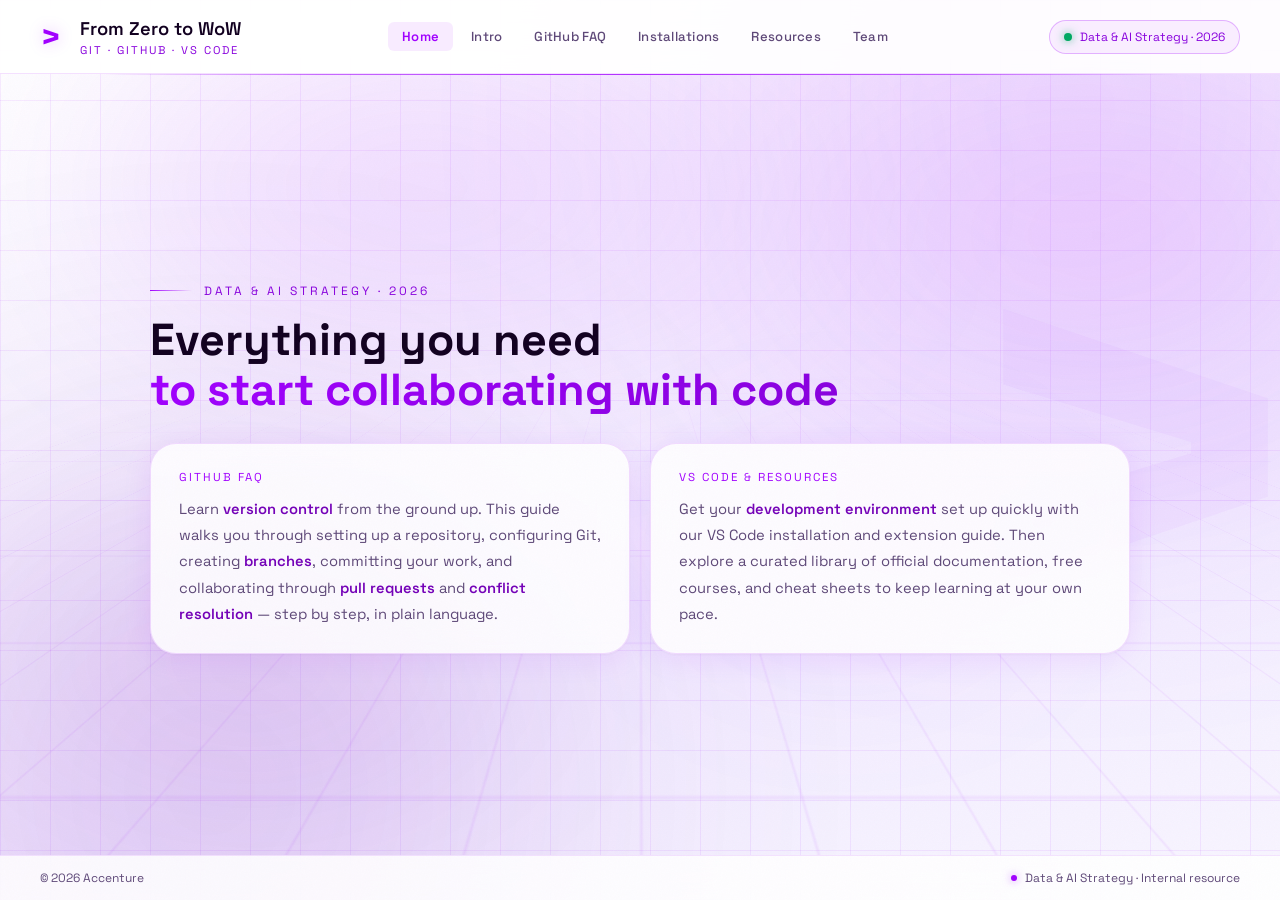
==== index.html @ eb8a0f0c "Resolve merge conflicts" ====
<!doctype html>
<html lang="en">
  <head>
    <meta charset="UTF-8" />
    <meta name="viewport" content="width=device-width, initial-scale=1.0" />
    <title>Collaborative Development</title>
    <link rel="icon" type="image/svg+xml" href="assets/favicon.svg" />
    <link
      href="https://fonts.googleapis.com/css2?family=Space+Grotesk:wght@300;400;500;600;700&display=swap"
      rel="stylesheet"
    />
    <link href="styles.css" rel="stylesheet" />
  </head>
  <body>
    <!-- FIXED BACKGROUND LAYERS -->
    <div class="bg-grid"></div>
    <div class="bg-glow bg-glow-1"></div>
    <div class="bg-glow bg-glow-2"></div>
    <div class="bg-symbol">></div>

    <!-- FX: SCANLINES (fixed full-page, CRT overlay) -->
    <div class="fx-scanlines" aria-hidden="true"></div>

    <!-- FX: FILM GRAIN (fixed full-page, SVG noise) -->
    <div class="fx-grain" aria-hidden="true"></div>

    <header id="header">
      <div class="header-left">
        <span class="logo-accent">></span>
        <div class="header-title">
          <h1>From Zero to WoW</h1>
          <div class="header-subtitle">
            Git &middot; GitHub &middot; VS Code
          </div>
        </div>
      </div>
      <nav class="header-nav" aria-label="Site navigation">
        <a href="index.html" class="active">Home</a>
        <a href="pages/intro/intro.html">Intro</a>
        <a href="pages/git-github/git-github.html">GitHub FAQ</a>
        <a href="pages/vscode/vscode.html">Installations</a>
        <a href="pages/docs/docs.html">Resources</a>
        <a href="pages/team/team.html">Team</a>
      </nav>
      <div class="header-badge">
        <span class="live-dot"></span>
        <span>Data & AI Strategy &middot; 2026</span>
      </div>
    </header>

    <main>
      <!-- FX: AURORA (morphing blobs, screen blend) -->
      <div class="fx-aurora" aria-hidden="true">
        <div class="fx-aurora-1"></div>
        <div class="fx-aurora-2"></div>
        <div class="fx-aurora-3"></div>
        <div class="fx-aurora-4"></div>
      </div>

      <!-- FX: PERSPECTIVE GRID (synthwave floor, bottom) -->
      <div class="fx-perspective-grid" aria-hidden="true"></div>

      <!-- CONTENT -->
      <div class="content-wrapper">
        <div class="kicker">Data &amp; AI Strategy &middot; 2026</div>
        <h2 class="hero-title">
          Everything you need<br />
          <span>to start collaborating with code</span>
        </h2>
        <div class="cards-grid">
          <div class="card">
            <span class="card-eyebrow">GitHub FAQ</span>
            <p>
              Learn
              <span
                class="hl"
                data-tip="Track every change, branch freely, and never lose your work again."
                >version control</span
              >
              from the ground up. This guide walks you through setting up a
              repository, configuring Git, creating
              <span
                class="hl"
                data-tip="Your own isolated copy of the codebase — experiment freely without affecting anyone else."
                >branches</span
              >, committing your work, and collaborating through
              <span
                class="hl"
                data-tip="The formal way to propose changes and get them reviewed before they land in the shared codebase."
                >pull requests</span
              >
              and
              <span
                class="hl"
                data-tip="When two people edit the same thing, Git flags the clash so you can decide which version to keep."
                >conflict resolution</span
              >
              &mdash; step by step, in plain language.
            </p>
          </div>
          <div class="card">
            <span class="card-eyebrow">VS Code &amp; Resources</span>
            <p>
              Get your
              <span
                class="hl"
                data-tip="A powerful, free code editor with built-in Git support and a huge extension library."
                >development environment</span
              >
              set up quickly with our VS Code installation and extension guide.
              Then explore a curated library of official documentation, free
              courses, and cheat sheets to keep learning at your own pace.
            </p>
          </div>
        </div>
      </div>
    </main>

    <footer>
      <p>&copy; 2026 Accenture</p>
      <p class="footer-pill">
        Data &amp; AI Strategy &middot; Internal resource
      </p>
    </footer>

    <script src="script.js"></script>
  </body>
</html>
---- styles.css ----
:root {
  --acc-purple: #a100ff;
  --acc-purple-dark: #7400b8;
  --acc-text: #120020;
  --acc-text-muted: #5e4878;
  --acc-lilac: #8800dd;
  --acc-lilac-soft: #6600b3;
  --glass: rgba(255, 255, 255, 0.9);
  --glass-hover: rgba(255, 255, 255, 1);
  --glass-border: rgba(161, 0, 255, 0.14);
  --success-green: #00a862;
}

*,
*::before,
*::after {
  box-sizing: border-box;
  margin: 0;
  padding: 0;
}
html,
body {
  height: 100%;
}
body {
  font-family:
    "Space Grotesk",
    -apple-system,
    system-ui,
    sans-serif;
  background: linear-gradient(160deg, #ffffff 0%, #f2ecff 65%, #f8f5ff 100%);
  color: var(--acc-text);
  min-height: 100dvh;
  overflow-x: hidden;
  display: flex;
  flex-direction: column;
}

/* FIXED BACKGROUND LAYERS */
.bg-grid {
  position: fixed;
  inset: 0;
  background-image:
    linear-gradient(rgba(161, 0, 255, 0.07) 1px, transparent 1px),
    linear-gradient(90deg, rgba(161, 0, 255, 0.07) 1px, transparent 1px);
  background-size: 50px 50px;
  pointer-events: none;
  z-index: 0;
}
.bg-glow {
  position: fixed;
  width: 580px;
  height: 580px;
  border-radius: 50%;
  filter: blur(170px);
  opacity: 0.18;
  pointer-events: none;
  z-index: 0;
}
.bg-glow-1 {
  top: -180px;
  right: -80px;
  background: var(--acc-purple);
}
.bg-glow-2 {
  bottom: -180px;
  left: -80px;
  background: var(--acc-purple-dark);
}
.bg-symbol {
  position: fixed;
  top: 50%;
  right: -4%;
  font-size: 70vh;
  font-weight: 800;
  color: var(--acc-purple);
  opacity: 0.032;
  transform: translateY(-50%);
  pointer-events: none;
  z-index: 0;
  user-select: none;
}

/* FX 1 — SCANLINES: hidden on light backgrounds */
.fx-scanlines {
  display: none;
}

/* FX 2 — FILM GRAIN: barely-there paper texture */
.fx-grain {
  position: fixed;
  inset: 0;
  z-index: 29;
  pointer-events: none;
  opacity: 0.024;
}
.fx-grain::after {
  content: "";
  position: absolute;
  width: 300%;
  height: 300%;
  top: -100%;
  left: -100%;
  background-image: url("data:image/svg+xml,%3Csvg xmlns='http://www.w3.org/2000/svg' width='200' height='200'%3E%3Cfilter id='n'%3E%3CfeTurbulence type='fractalNoise' baseFrequency='0.75' numOctaves='4' stitchTiles='stitch'/%3E%3C/filter%3E%3Crect width='200' height='200' filter='url(%23n)'/%3E%3C/svg%3E");
  animation: grain-shift 0.18s steps(1) infinite;
}
@keyframes grain-shift {
  0% {
    transform: translate(0, 0);
  }
  11% {
    transform: translate(-5%, -10%);
  }
  22% {
    transform: translate(-15%, 5%);
  }
  33% {
    transform: translate(7%, -25%);
  }
  44% {
    transform: translate(-5%, 25%);
  }
  55% {
    transform: translate(-15%, 10%);
  }
  66% {
    transform: translate(15%, 0%);
  }
  77% {
    transform: translate(0%, 15%);
  }
  88% {
    transform: translate(3%, 35%);
  }
  100% {
    transform: translate(0, 0);
  }
}

/* FX 3 — AURORA: multiply blend for light surfaces */
.fx-aurora {
  position: absolute;
  inset: 0;
  pointer-events: none;
  z-index: 0;
  overflow: hidden;
}
.fx-aurora > div {
  position: absolute;
  border-radius: 50%;
  mix-blend-mode: multiply;
  filter: blur(85px);
  will-change: transform, border-radius;
}
.fx-aurora-1 {
  width: 70%;
  height: 65%;
  top: -18%;
  left: 5%;
  background: radial-gradient(
    ellipse at 40% 50%,
    rgba(161, 0, 255, 0.14) 0%,
    transparent 70%
  );
  border-radius: 68% 32% 44% 56% / 40% 62% 38% 60%;
  animation: aurora-1 20s ease-in-out infinite;
}
.fx-aurora-2 {
  width: 55%;
  height: 50%;
  top: 0%;
  right: -8%;
  background: radial-gradient(
    ellipse at 60% 40%,
    rgba(190, 40, 255, 0.1) 0%,
    transparent 68%
  );
  border-radius: 30% 70% 60% 40% / 50% 30% 70% 50%;
  filter: blur(95px);
  animation: aurora-2 26s ease-in-out infinite;
}
.fx-aurora-3 {
  width: 55%;
  height: 48%;
  bottom: 5%;
  left: -8%;
  background: radial-gradient(
    ellipse at 50% 60%,
    rgba(116, 0, 184, 0.1) 0%,
    transparent 70%
  );
  border-radius: 55% 45% 30% 70% / 65% 35% 65% 35%;
  filter: blur(80px);
  animation: aurora-3 22s ease-in-out infinite;
}
.fx-aurora-4 {
  width: 38%;
  height: 35%;
  top: 45%;
  right: 15%;
  background: radial-gradient(
    ellipse at 50% 50%,
    rgba(161, 0, 255, 0.08) 0%,
    transparent 70%
  );
  border-radius: 40% 60% 50% 50% / 45% 55% 45% 55%;
  filter: blur(110px);
  animation: aurora-4 30s ease-in-out infinite;
}

@keyframes aurora-1 {
  0%,
  100% {
    transform: translate(0, 0) scale(1) rotate(0deg);
    border-radius: 68% 32% 44% 56% / 40% 62% 38% 60%;
  }
  25% {
    transform: translate(5%, 8%) scale(1.08) rotate(6deg);
    border-radius: 50% 50% 55% 45% / 55% 45% 55% 45%;
  }
  50% {
    transform: translate(-3%, 12%) scale(0.95) rotate(-4deg);
    border-radius: 40% 60% 35% 65% / 60% 40% 60% 40%;
  }
  75% {
    transform: translate(8%, 3%) scale(1.05) rotate(9deg);
    border-radius: 60% 40% 60% 40% / 45% 55% 45% 55%;
  }
}
@keyframes aurora-2 {
  0%,
  100% {
    transform: translate(0, 0) scale(1) rotate(0deg);
    border-radius: 30% 70% 60% 40% / 50% 30% 70% 50%;
  }
  33% {
    transform: translate(-8%, -6%) scale(1.12) rotate(-8deg);
    border-radius: 55% 45% 45% 55% / 40% 60% 40% 60%;
  }
  66% {
    transform: translate(-4%, 10%) scale(0.92) rotate(5deg);
    border-radius: 40% 60% 65% 35% / 60% 40% 50% 50%;
  }
}
@keyframes aurora-3 {
  0%,
  100% {
    transform: translate(0, 0) scale(1) rotate(0deg);
    border-radius: 55% 45% 30% 70% / 65% 35% 65% 35%;
  }
  50% {
    transform: translate(6%, -9%) scale(1.1) rotate(12deg);
    border-radius: 40% 60% 55% 45% / 50% 50% 40% 60%;
  }
}
@keyframes aurora-4 {
  0%,
  100% {
    transform: translate(0, 0) scale(1) rotate(0deg);
    border-radius: 40% 60% 50% 50% / 45% 55% 45% 55%;
  }
  35% {
    transform: translate(-7%, 9%) scale(0.88) rotate(-7deg);
    border-radius: 60% 40% 40% 60% / 55% 45% 60% 40%;
  }
  70% {
    transform: translate(5%, -7%) scale(1.08) rotate(4deg);
    border-radius: 50% 50% 60% 40% / 40% 60% 45% 55%;
  }
}

/* FX 4 — PERSPECTIVE GRID */
.fx-perspective-grid {
  height: 52%;
  pointer-events: none;
  z-index: 0;
  overflow: hidden;
}
.fx-perspective-grid::before {
  content: "";
  position: absolute;
  inset: 0;
  background-image:
    linear-gradient(rgba(161, 0, 255, 0.14) 1px, transparent 1px),
    linear-gradient(90deg, rgba(161, 0, 255, 0.14) 1px, transparent 1px);
  background-size: 64px 64px;
  transform: perspective(22rem) rotateX(58deg);
  animation: grid-flow 5s linear infinite;
  -webkit-mask-image: linear-gradient(
    to top,
    rgba(0, 0, 0, 0.55) 0%,
    transparent 100%
  );
  mask-image: linear-gradient(to top, rgba(0, 0, 0, 0.55) 0%, transparent 100%);
}
.fx-perspective-grid::after {
  content: "";
  position: absolute;
  top: 0;
  left: 8%;
  right: 8%;
  height: 1px;
  background: linear-gradient(
    90deg,
    transparent,
    rgba(161, 0, 255, 0.55) 20%,
    rgba(161, 0, 255, 0.8) 50%,
    rgba(161, 0, 255, 0.55) 80%,
    transparent
  );
}
@keyframes grid-flow {
  from {
    background-position: 0 0;
  }
  to {
    background-position: 0 64px;
  }
}

/* NAVBAR */
.header-nav {
  display: flex;
  align-items: center;
  gap: 4px;
}
.header-nav a {
  font-size: 0.82rem;
  font-weight: 500;
  color: var(--acc-text-muted);
  text-decoration: none;
  padding: 6px 14px;
  border-radius: 6px;
  transition: color 0.2s ease, background 0.2s ease;
  letter-spacing: 0.02em;
}
.header-nav a:hover {
  color: var(--acc-purple);
  background: rgba(161, 0, 255, 0.06);
}
.header-nav a.active {
  color: var(--acc-purple);
  font-weight: 600;
  background: rgba(161, 0, 255, 0.08);
}

/* HEADER */
header {
  position: sticky;
  top: 0;
  padding: 14px 40px;
  background: rgba(255, 255, 255, 0.9);
  backdrop-filter: blur(20px);
  border-bottom: 1px solid rgba(161, 0, 255, 0.12);
  display: flex;
  justify-content: space-between;
  align-items: center;
  z-index: 1000;
  flex-shrink: 0;
  transition: box-shadow 250ms ease;
}
header.elevated {
  box-shadow: 0 4px 28px rgba(161, 0, 255, 0.1);
}
.header-left {
  display: flex;
  align-items: center;
  gap: 18px;
}
.logo-accent {
  font-size: 2.2rem;
  font-weight: 700;
  color: var(--acc-purple);
  text-shadow: 0 0 16px rgba(161, 0, 255, 0.28);
}
.header-title h1 {
  font-size: 1.15rem;
  font-weight: 600;
  color: var(--acc-text);
}
.header-subtitle {
  font-size: 0.7rem;
  color: var(--acc-lilac);
  text-transform: uppercase;
  letter-spacing: 2px;
  margin-top: 3px;
}
.header-badge {
  display: flex;
  align-items: center;
  gap: 8px;
  padding: 8px 14px;
  background: rgba(161, 0, 255, 0.06);
  border-radius: 999px;
  border: 1px solid rgba(161, 0, 255, 0.26);
  font-size: 0.75rem;
  color: var(--acc-lilac);
}
.live-dot {
  width: 8px;
  height: 8px;
  border-radius: 50%;
  background: var(--success-green);
  box-shadow: 0 0 10px rgba(0, 168, 98, 0.7);
  animation: pulse-dot 2s ease infinite;
}
@keyframes pulse-dot {
  0%,
  100% {
    opacity: 1;
    box-shadow: 0 0 10px rgba(0, 168, 98, 0.7);
  }
  50% {
    opacity: 0.5;
    box-shadow: 0 0 4px rgba(0, 168, 98, 0.3);
  }
}

/* MAIN & CONTENT */
main {
  flex: 1;
  position: relative;
  z-index: 10;
  display: flex;
  align-items: center;
  justify-content: center;
  padding: 32px 40px;
  overflow: hidden;
}
.content-wrapper {
  max-width: 980px;
  width: 100%;
  position: relative;
  z-index: 1;
}

.kicker {
  font-size: 0.75rem;
  text-transform: uppercase;
  letter-spacing: 3px;
  color: var(--acc-lilac);
  display: inline-flex;
  align-items: center;
  gap: 12px;
  margin-bottom: 16px;
}
.kicker::before {
  content: "";
  width: 42px;
  height: 1px;
  background: linear-gradient(90deg, var(--acc-purple), transparent);
}
.hero-title {
  font-size: clamp(2rem, 3.5vw, 3rem);
  font-weight: 700;
  line-height: 1.12;
  margin-bottom: 28px;
  color: var(--acc-text);
}
.hero-title span {
  background: linear-gradient(135deg, var(--acc-purple), var(--acc-lilac));
  -webkit-background-clip: text;
  -webkit-text-fill-color: transparent;
  background-clip: text;
}

.cards-grid {
  display: grid;
  grid-template-columns: 1fr 1fr;
  gap: 20px;
}
.card {
  background: rgba(255, 255, 255, 0.85);
  border-radius: 26px;
  border: 1px solid rgba(161, 0, 255, 0.13);
  padding: 26px 28px;
  backdrop-filter: blur(14px);
  box-shadow:
    0 4px 30px rgba(161, 0, 255, 0.09),
    0 1px 3px rgba(0, 0, 0, 0.04);
  transition: all 0.25s ease;
}
.card:hover {
  background: rgba(255, 255, 255, 0.98);
  border-color: rgba(161, 0, 255, 0.4);
  transform: translateY(-4px) scale(1.01);
  box-shadow:
    0 16px 52px rgba(161, 0, 255, 0.14),
    0 4px 10px rgba(0, 0, 0, 0.06);
}
.card-eyebrow {
  font-size: 0.72rem;
  text-transform: uppercase;
  letter-spacing: 2px;
  color: var(--acc-purple);
  margin-bottom: 12px;
  display: block;
}
.card p {
  font-size: 0.92rem;
  line-height: 1.78;
  color: var(--acc-text-muted);
}

/* keywords + tooltips */
.hl {
  color: var(--acc-purple-dark);
  font-weight: 600;
  cursor: default;
  position: relative;
  background-image: linear-gradient(var(--acc-purple), var(--acc-purple));
  background-size: 0% 1px;
  background-repeat: no-repeat;
  background-position: left 100%;
  transition: background-size 300ms ease;
  padding-bottom: 1px;
}
.hl:hover {
  background-size: 100% 1px;
}
.hl[data-tip]:hover::after {
  content: attr(data-tip);
  position: absolute;
  bottom: calc(100% + 10px);
  left: 50%;
  transform: translateX(-50%);
  background: #ffffff;
  color: var(--acc-text);
  border: 1px solid rgba(161, 0, 255, 0.28);
  border-radius: 8px;
  font-size: 11px;
  font-weight: 400;
  padding: 7px 12px;
  white-space: nowrap;
  pointer-events: none;
  z-index: 200;
  box-shadow: 0 6px 24px rgba(161, 0, 255, 0.14);
  letter-spacing: 0;
  text-transform: none;
  animation: tip-in 150ms ease;
}
.hl[data-tip]:hover::before {
  content: "";
  position: absolute;
  bottom: calc(100% + 6px);
  left: 50%;
  transform: translateX(-50%);
  border: 4px solid transparent;
  border-top-color: rgba(161, 0, 255, 0.45);
  pointer-events: none;
  z-index: 200;
  animation: tip-in 150ms ease;
}
@keyframes tip-in {
  from {
    opacity: 0;
  }
  to {
    opacity: 1;
  }
}

/* FOOTER */
footer {
  flex-shrink: 0;
  position: relative;
  z-index: 10;
  border-top: 1px solid rgba(161, 0, 255, 0.1);
  padding: 14px 40px;
  background: rgba(255, 255, 255, 0.85);
  backdrop-filter: blur(12px);
  display: flex;
  align-items: center;
  justify-content: space-between;
}
footer p {
  font-size: 12px;
  color: var(--acc-text-muted);
}
.footer-pill {
  display: inline-flex;
  align-items: center;
  gap: 8px;
  font-size: 12px;
  color: var(--acc-text-muted);
}
.footer-pill::before {
  content: "";
  width: 6px;
  height: 6px;
  border-radius: 50%;
  flex-shrink: 0;
  background: var(--acc-purple);
  box-shadow: 0 0 8px rgba(161, 0, 255, 0.55);
  animation: pulse-dot 2.5s ease infinite;
}

/* LOAD ANIMATIONS */
@keyframes fade-up {
  from {
    opacity: 0;
    transform: translateY(16px);
  }
  to {
    opacity: 1;
    transform: none;
  }
}
.kicker {
  opacity: 0;
  animation: fade-up 500ms ease forwards 120ms;
}
.hero-title {
  opacity: 0;
  animation: fade-up 500ms ease forwards 270ms;
}
.cards-grid {
  opacity: 0;
  animation: fade-up 500ms ease forwards 440ms;
}

/* RESPONSIVE */
@media (max-width: 720px) {
  header {
    padding: 12px 20px;
  }
  .header-badge {
    display: none;
  }
  main {
    padding: 24px 20px;
  }
  .hero-title {
    font-size: 1.7rem;
  }
  .cards-grid {
    grid-template-columns: 1fr;
    gap: 16px;
  }
  footer {
    flex-direction: column;
    gap: 6px;
    padding: 12px 20px;
    text-align: center;
  }
  .fx-perspective-grid {
    height: 35%;
  }
  .header-nav {
    display: none;
  }
}

@media (prefers-reduced-motion: reduce) {
  *,
  *::before,
  *::after {
    animation-duration: 0.01ms !important;
  }
}
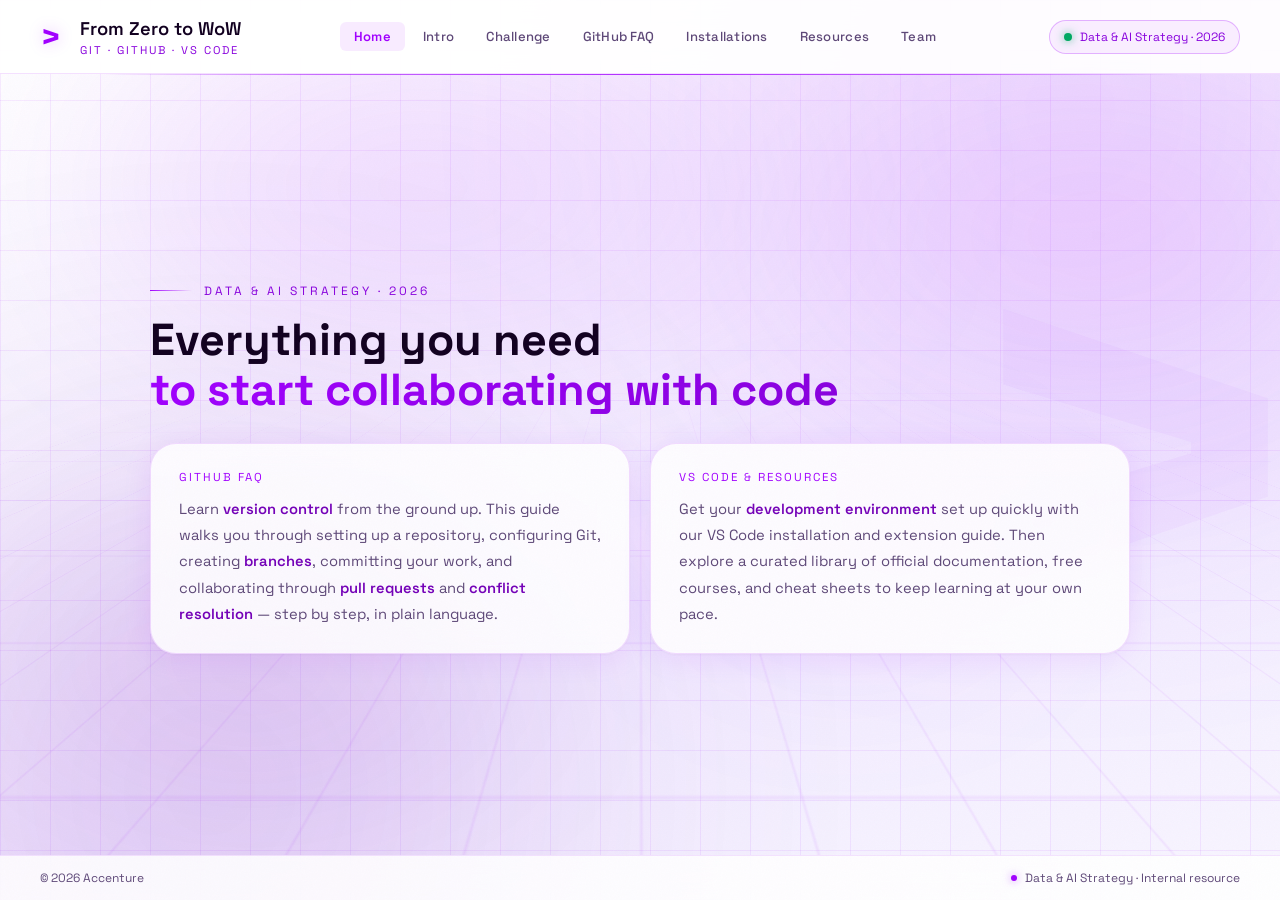
==== commit c5555268: "The Challenge Intro" ====
--- a/index.html
+++ b/index.html
@@ -37,6 +37,7 @@
       <nav class="header-nav" aria-label="Site navigation">
         <a href="index.html" class="active">Home</a>
         <a href="pages/intro/intro.html">Intro</a>
+        <a href="pages/challenge/challenge.html">Challenge</a>
         <a href="pages/git-github/git-github.html">GitHub FAQ</a>
         <a href="pages/vscode/vscode.html">Installations</a>
         <a href="pages/docs/docs.html">Resources</a>
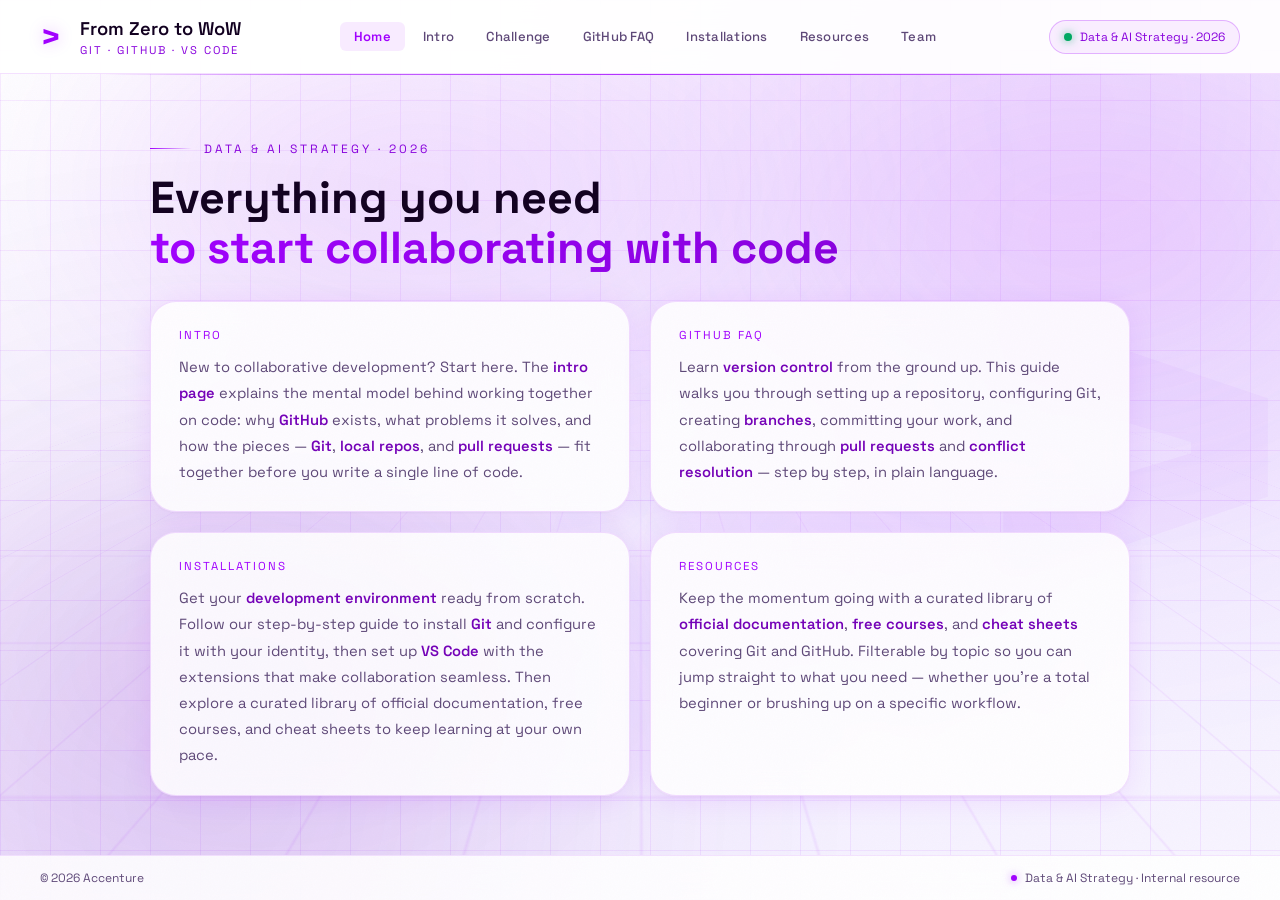
==== commit 86f5d8b3: "added content to landing page" ====
--- a/index.html
+++ b/index.html
@@ -70,6 +70,40 @@
         </h2>
         <div class="cards-grid">
           <div class="card">
+            <span class="card-eyebrow">Intro</span>
+            <p>
+              New to collaborative development? Start here. The
+              <span
+                class="hl"
+                data-tip="A shared filing cabinet for your team — everyone accesses the same files, works on their own copy, and brings changes back safely."
+                >intro page</span
+              >
+              explains the mental model behind working together on code: why
+              <span
+                class="hl"
+                data-tip="A version-control platform where your team's codebase lives, with full history of every change ever made."
+                >GitHub</span
+              >
+              exists, what problems it solves, and how the pieces —
+              <span
+                class="hl"
+                data-tip="Your local history tool that tracks every change you make before you share them with the team."
+                >Git</span
+              >,
+              <span
+                class="hl"
+                data-tip="Your personal copy of the codebase where you make and test changes before sharing."
+                >local repos</span
+              >, and
+              <span
+                class="hl"
+                data-tip="Proposed changes waiting to be reviewed and merged into the shared codebase."
+                >pull requests</span
+              >
+              &mdash; fit together before you write a single line of code.
+            </p>
+          </div>
+          <div class="card">
             <span class="card-eyebrow">GitHub FAQ</span>
             <p>
               Learn
@@ -100,7 +134,7 @@
             </p>
           </div>
           <div class="card">
-            <span class="card-eyebrow">VS Code &amp; Resources</span>
+            <span class="card-eyebrow">Installations</span>
             <p>
               Get your
               <span
@@ -108,9 +142,45 @@
                 data-tip="A powerful, free code editor with built-in Git support and a huge extension library."
                 >development environment</span
               >
-              set up quickly with our VS Code installation and extension guide.
-              Then explore a curated library of official documentation, free
-              courses, and cheat sheets to keep learning at your own pace.
+              ready from scratch. Follow our step-by-step guide to install
+              <span
+                class="hl"
+                data-tip="The version-control engine that runs under the hood — required before you can push, pull, or branch anything."
+                >Git</span
+              >
+              and configure it with your identity, then set up
+              <span
+                class="hl"
+                data-tip="A powerful, free code editor with built-in Git support, a terminal, and a huge extension library."
+                >VS Code</span
+              >
+              with the extensions that make collaboration seamless. Then explore
+              a curated library of official documentation, free courses, and
+              cheat sheets to keep learning at your own pace.
+            </p>
+          </div>
+          <div class="card">
+            <span class="card-eyebrow">Resources</span>
+            <p>
+              Keep the momentum going with a curated library of
+              <span
+                class="hl"
+                data-tip="Straight from the source — Git SCM, GitHub Docs, and VS Code official references."
+                >official documentation</span
+              >,
+              <span
+                class="hl"
+                data-tip="Structured courses and tutorials available at no cost — learn at your own pace."
+                >free courses</span
+              >, and
+              <span
+                class="hl"
+                data-tip="Printable quick-reference cards so you never forget the commands you need most."
+                >cheat sheets</span
+              >
+              covering Git and GitHub. Filterable by topic so you can
+              jump straight to what you need — whether you&rsquo;re a total
+              beginner or brushing up on a specific workflow.
             </p>
           </div>
         </div>
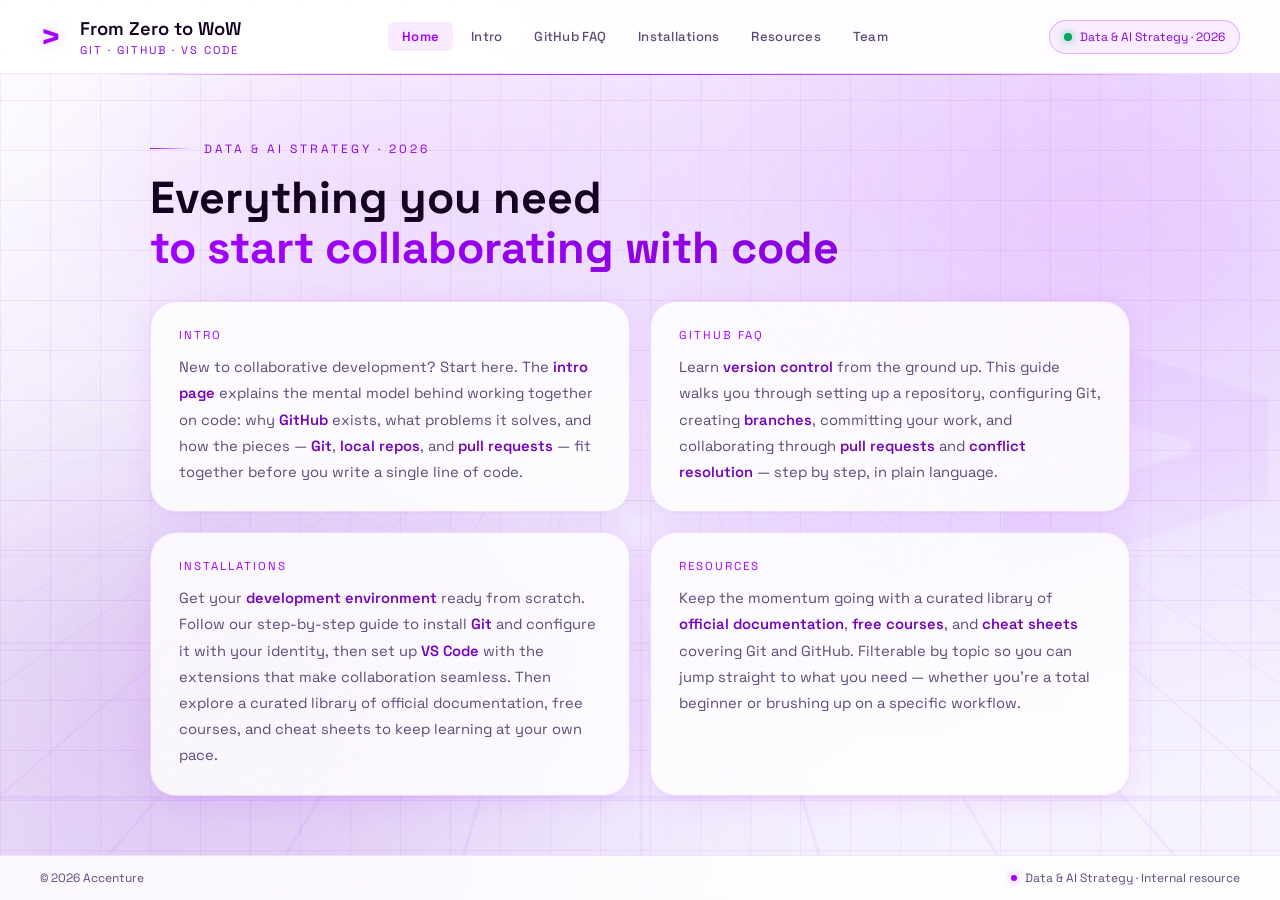
==== commit f13faa47: "hide challenge" ====
--- a/index.html
+++ b/index.html
@@ -37,7 +37,7 @@
       <nav class="header-nav" aria-label="Site navigation">
         <a href="index.html" class="active">Home</a>
         <a href="pages/intro/intro.html">Intro</a>
-        <a href="pages/challenge/challenge.html">Challenge</a>
+        <!-- <a href="pages/challenge/challenge.html">Challenge</a> -->
         <a href="pages/git-github/git-github.html">GitHub FAQ</a>
         <a href="pages/vscode/vscode.html">Installations</a>
         <a href="pages/docs/docs.html">Resources</a>
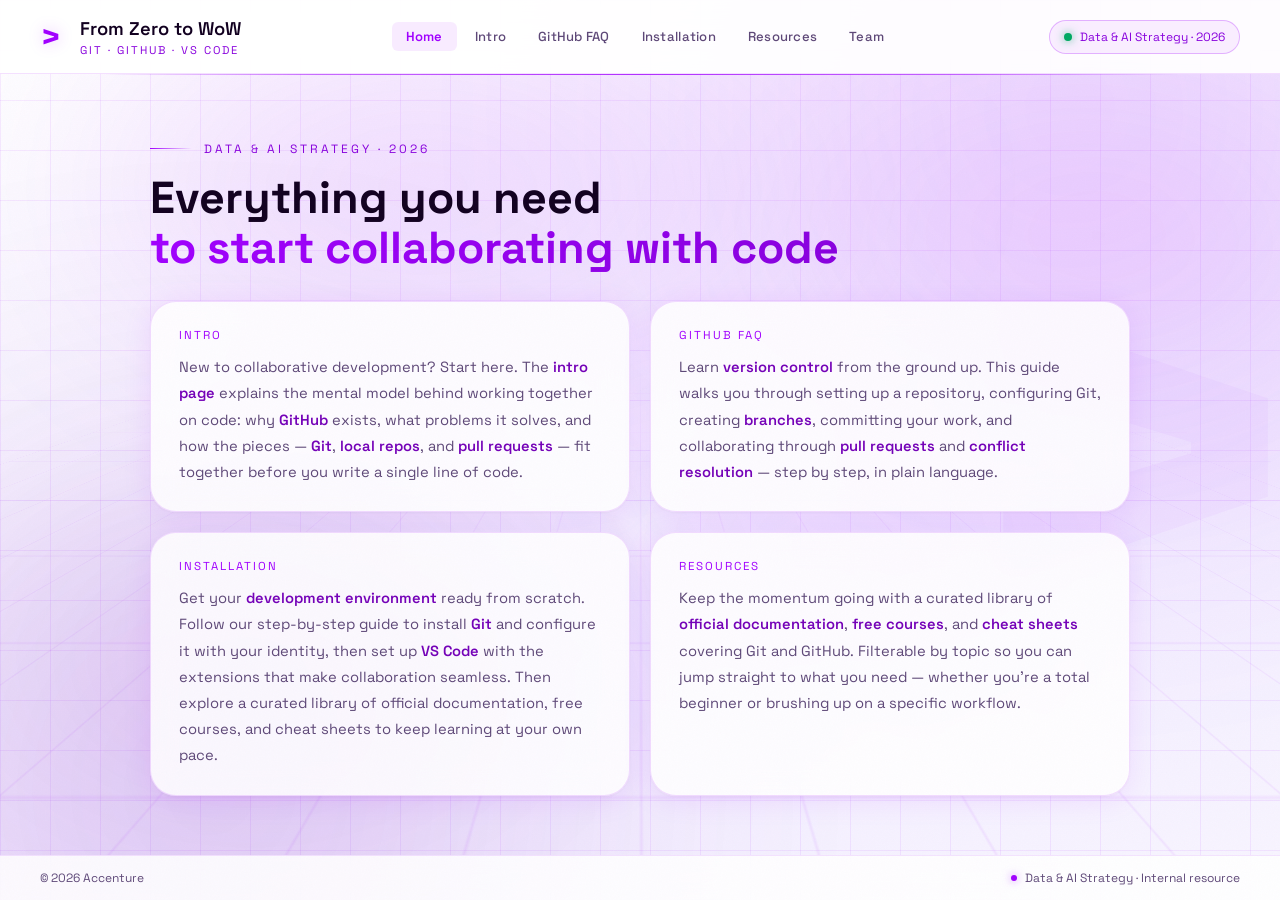
==== commit 0b9fa309: "reworked content" ====
--- a/index.html
+++ b/index.html
@@ -39,7 +39,7 @@
         <a href="pages/intro/intro.html">Intro</a>
         <!-- <a href="pages/challenge/challenge.html">Challenge</a> -->
         <a href="pages/git-github/git-github.html">GitHub FAQ</a>
-        <a href="pages/vscode/vscode.html">Installations</a>
+        <a href="pages/vscode/vscode.html">Installation</a>
         <a href="pages/docs/docs.html">Resources</a>
         <a href="pages/team/team.html">Team</a>
       </nav>
@@ -134,7 +134,7 @@
             </p>
           </div>
           <div class="card">
-            <span class="card-eyebrow">Installations</span>
+            <span class="card-eyebrow">Installation</span>
             <p>
               Get your
               <span
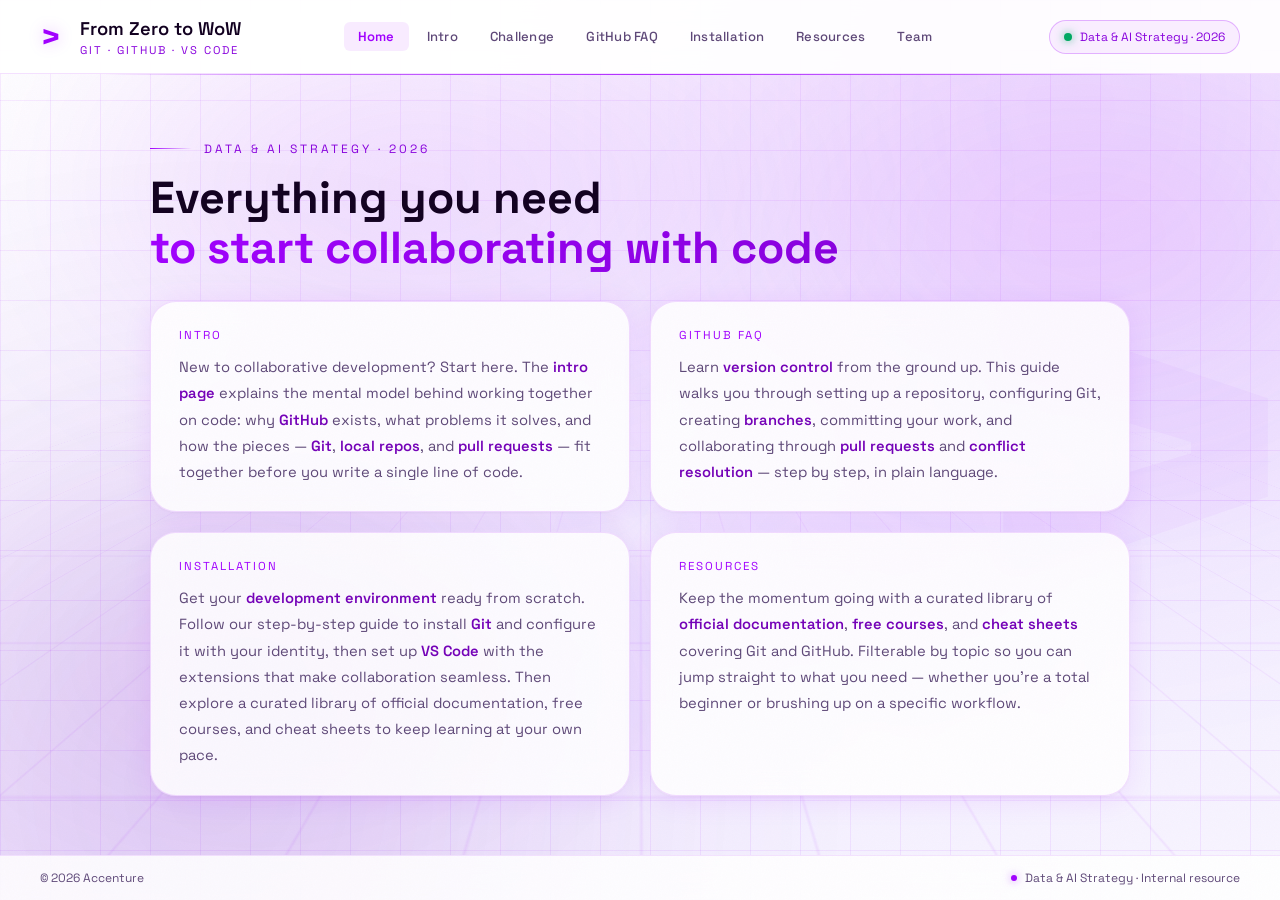
==== commit f5215191: "adding challenge again" ====
--- a/index.html
+++ b/index.html
@@ -37,7 +37,7 @@
       <nav class="header-nav" aria-label="Site navigation">
         <a href="index.html" class="active">Home</a>
         <a href="pages/intro/intro.html">Intro</a>
-        <!-- <a href="pages/challenge/challenge.html">Challenge</a> -->
+        <a href="pages/challenge/challenge.html">Challenge</a>
         <a href="pages/git-github/git-github.html">GitHub FAQ</a>
         <a href="pages/vscode/vscode.html">Installation</a>
         <a href="pages/docs/docs.html">Resources</a>
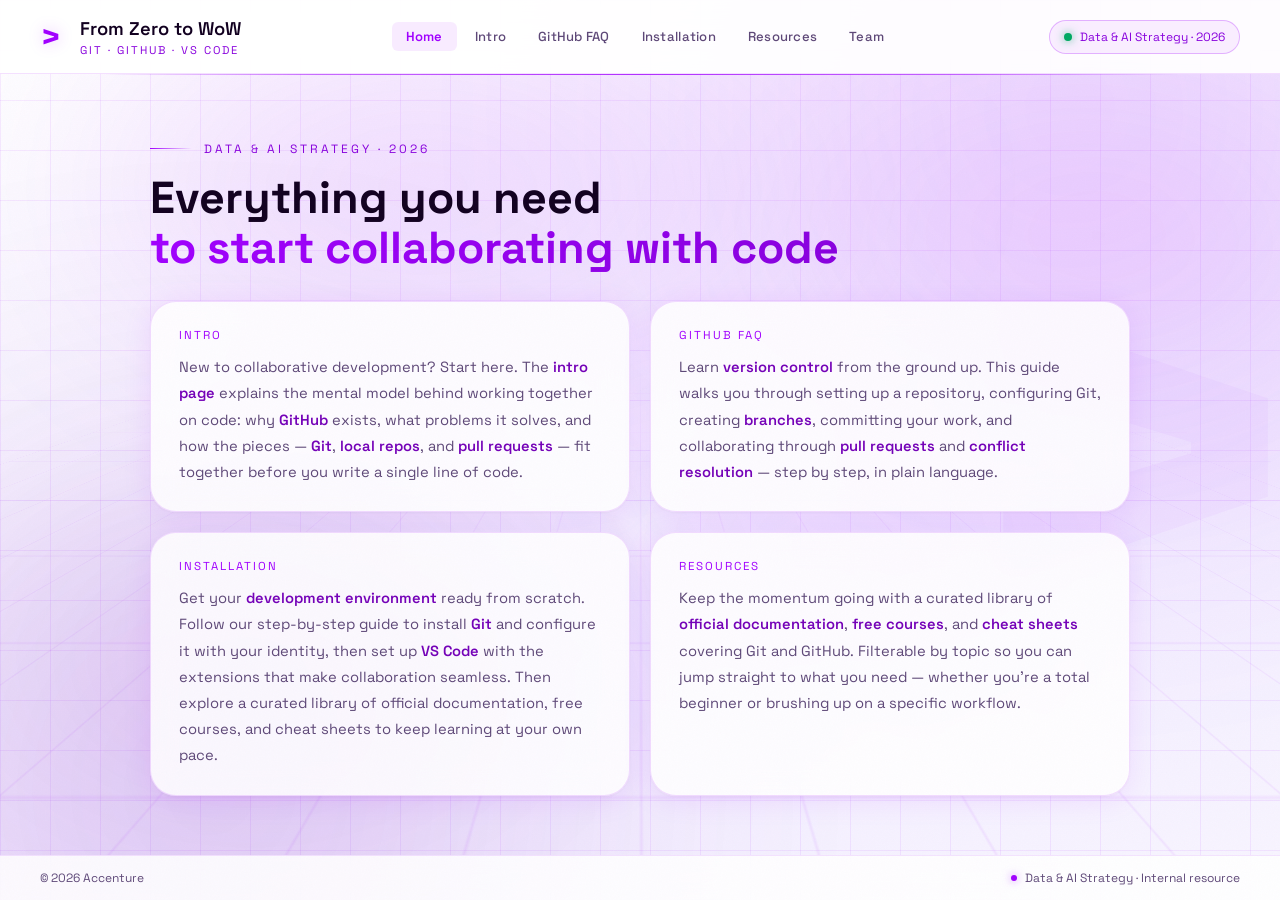
==== commit 3826134d: "Remove challenge" ====
--- a/index.html
+++ b/index.html
@@ -37,7 +37,6 @@
       <nav class="header-nav" aria-label="Site navigation">
         <a href="index.html" class="active">Home</a>
         <a href="pages/intro/intro.html">Intro</a>
-        <a href="pages/challenge/challenge.html">Challenge</a>
         <a href="pages/git-github/git-github.html">GitHub FAQ</a>
         <a href="pages/vscode/vscode.html">Installation</a>
         <a href="pages/docs/docs.html">Resources</a>
